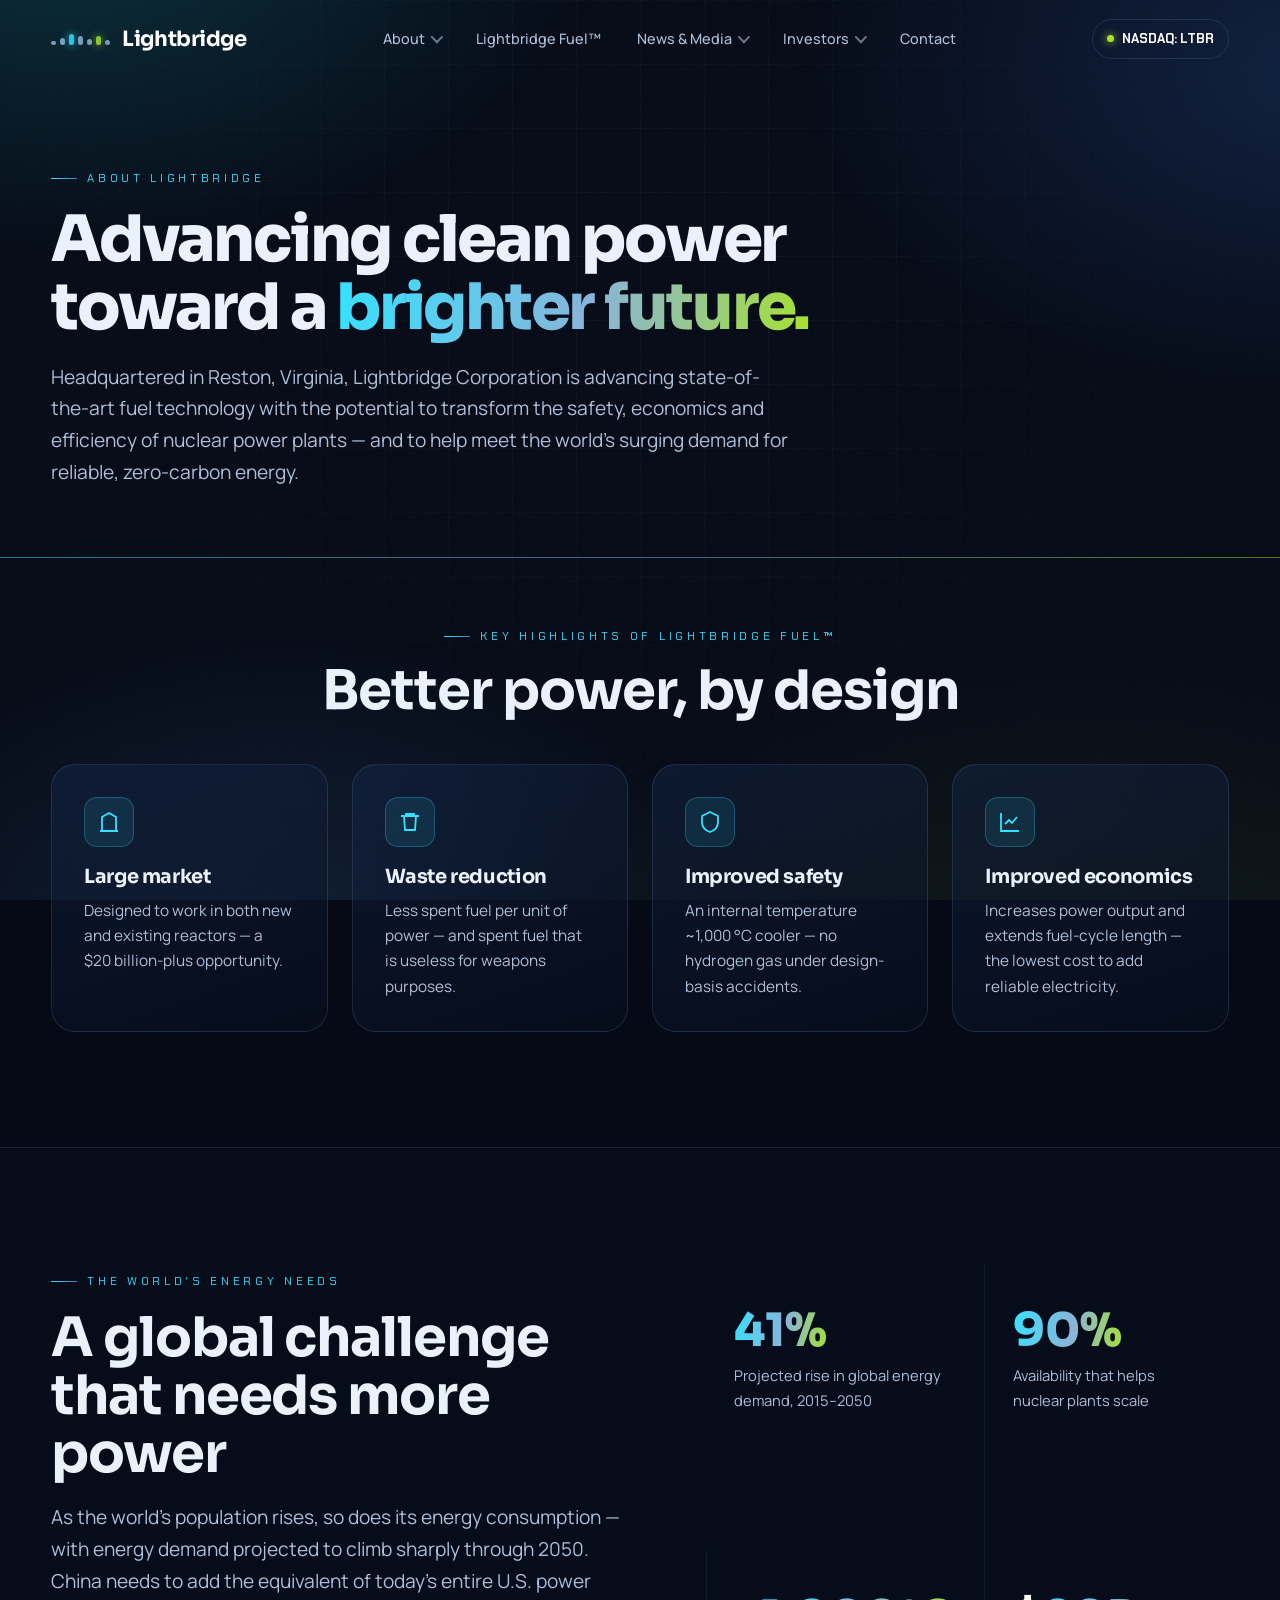
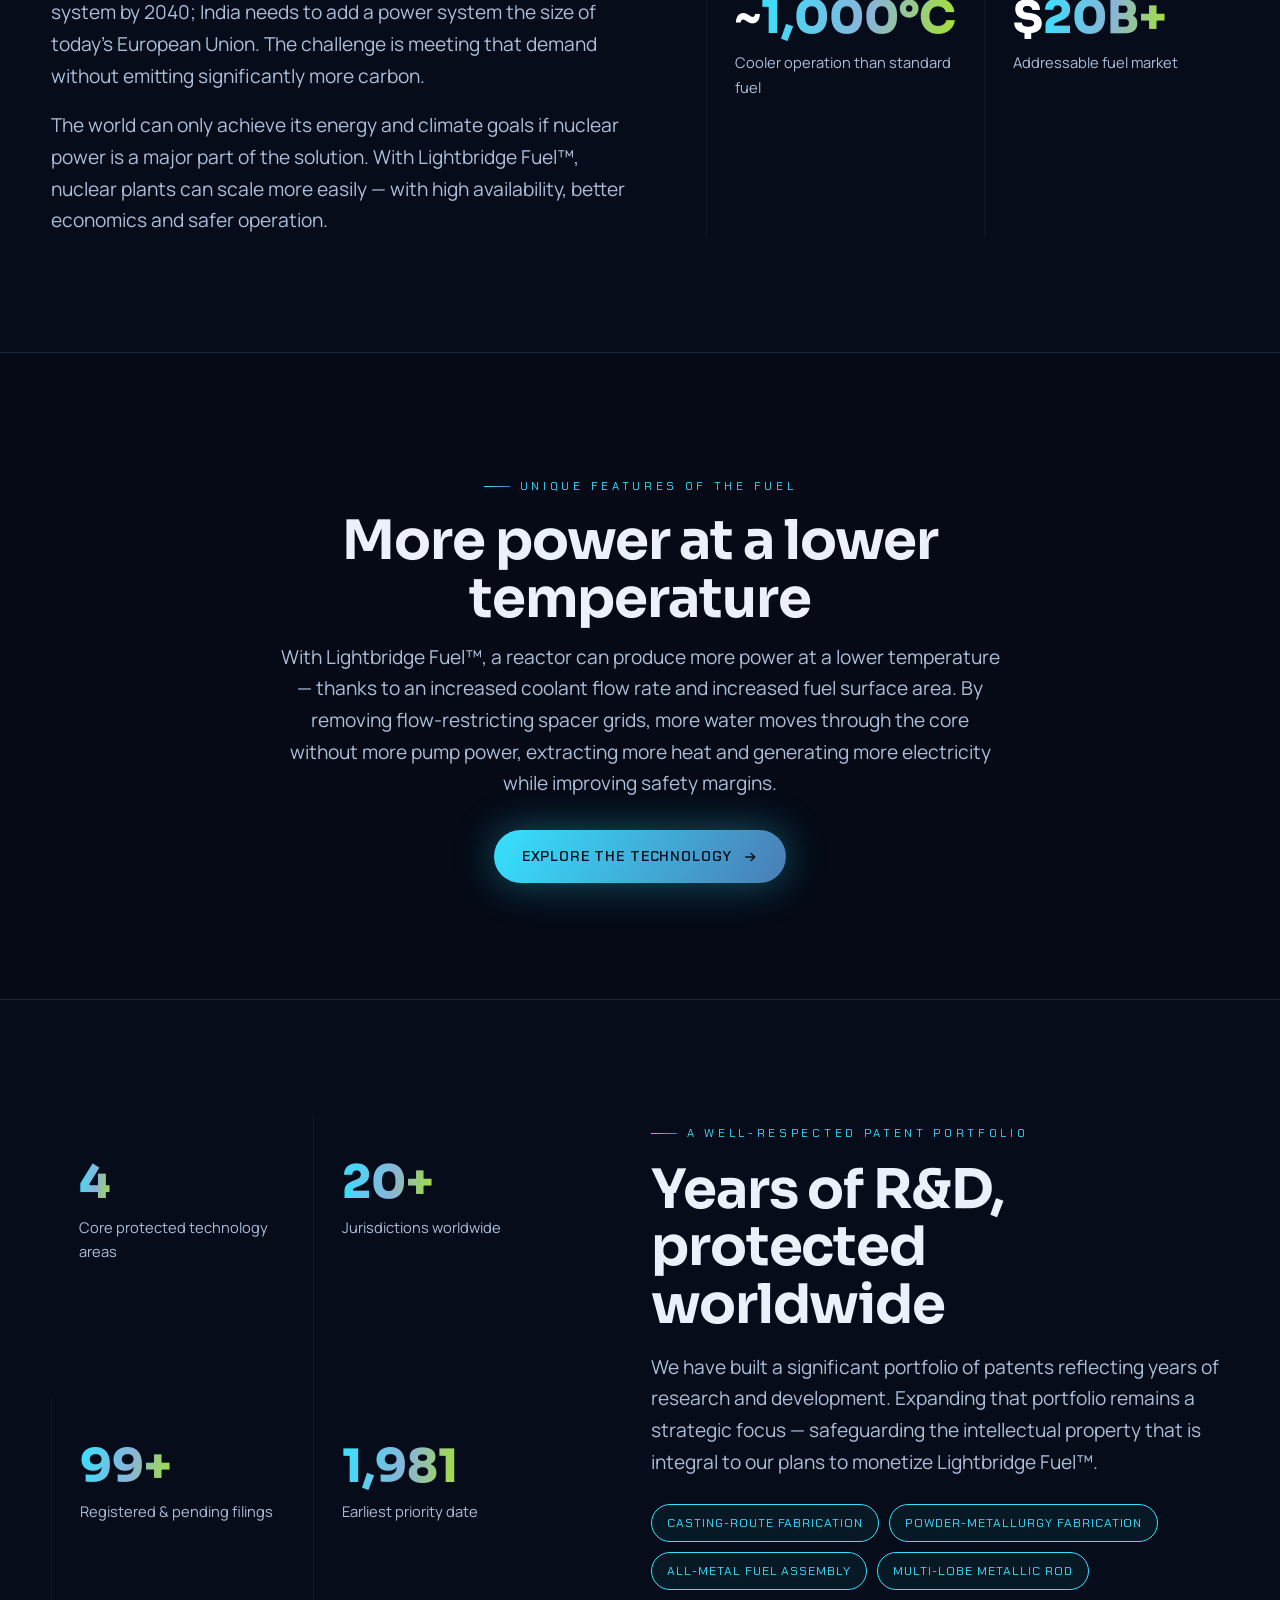
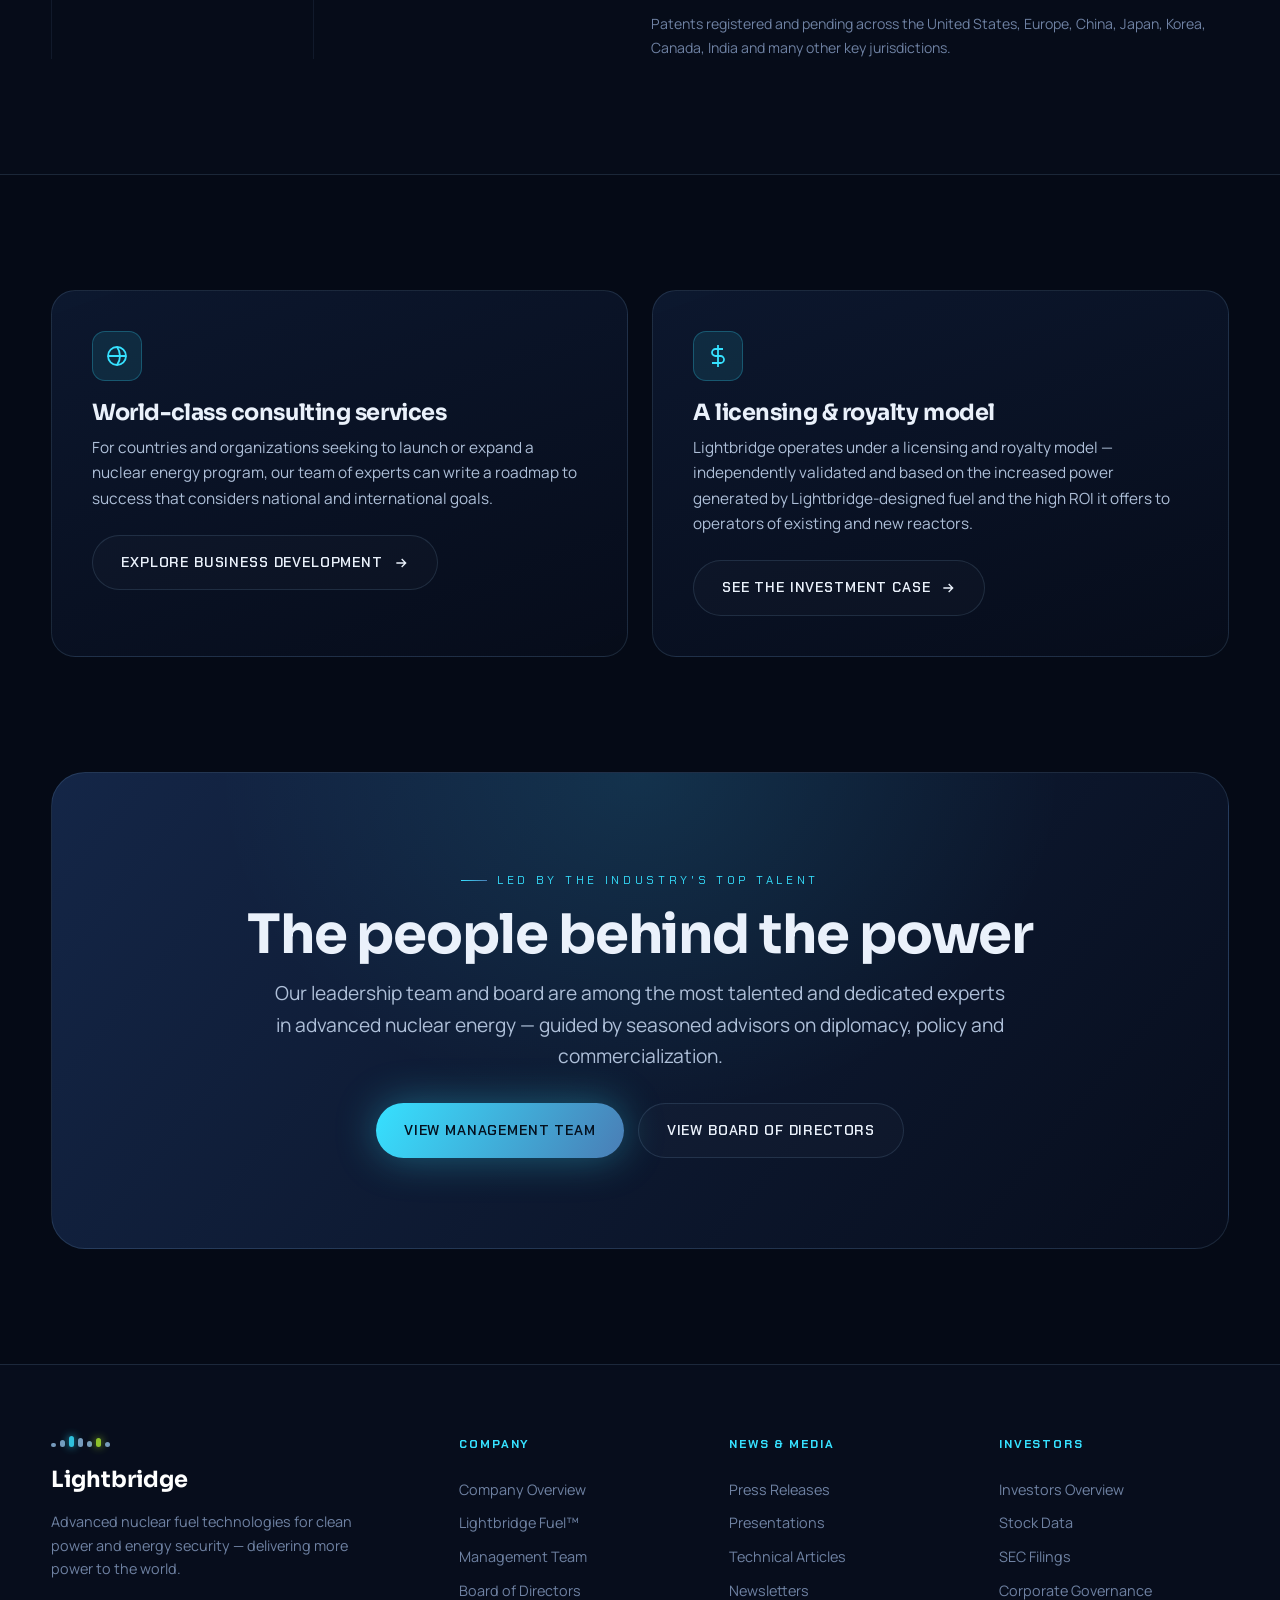
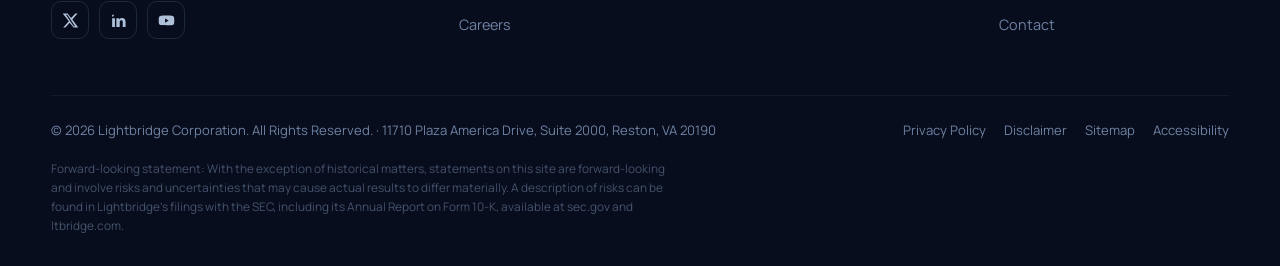
==== about.html @ 24e2cfeb "Add files via upload" ====
<!DOCTYPE html>
<html lang="en">
<head>
<meta charset="UTF-8">
<meta name="viewport" content="width=device-width, initial-scale=1.0">
<title>About — Company Overview | Lightbridge Corporation (LTBR)</title>
<meta name="description" content="Lightbridge Corporation is advancing state-of-the-art nuclear fuel technology to transform the safety, economics and efficiency of nuclear power — delivering more power to the world.">
<link rel="stylesheet" href="assets/css/style.css">
</head>
<body>
<div class="bg-atmos"></div><div class="grain"></div>

<header class="site-header">
  <div class="shell nav">
    <a class="brand" href="index.html"><span class="mark"><span class="dots"><span></span><span></span><span></span><span></span><span></span><span></span><span></span></span></span><span class="word">Lightbridge</span></a>
    <nav><ul class="menu">
      <li class="active has"><span>About <i class="caret"></i></span><div class="dropdown"><a href="about.html">Company Overview</a><a href="leadership.html">Management Team</a><a href="leadership.html#board">Board of Directors</a><a href="leadership.html#advisors">Senior Advisors</a><a href="contact.html#careers">Careers</a></div></li>
      <li><a href="lightbridge-fuel.html">Lightbridge&nbsp;Fuel™</a></li>
      <li class="has"><span>News &amp; Media <i class="caret"></i></span><div class="dropdown"><a href="news-media.html">Press Releases</a><a href="news-media.html#presentations">Presentations</a><a href="news-media.html#technical">Technical Articles</a><a href="news-media.html#newsletters">Newsletters</a><a href="https://www.youtube.com/@lightbridgecorporation" target="_blank" rel="noopener">Videos</a></div></li>
      <li class="has"><span>Investors <i class="caret"></i></span><div class="dropdown"><a href="investors.html">Investors Overview</a><a href="investors.html#news-events">News &amp; Events</a><a href="investors.html#company-info">Company Information</a><a href="investors.html#financials">Financial Information</a><a href="investors.html#stock">Stock Data</a><a href="investors.html#sec">SEC Filings</a><a href="investors.html#faq">FAQ</a><a href="investors.html#governance">Corporate Governance</a></div></li>
      <li><a href="contact.html">Contact</a></li>
    </ul></nav>
    <div class="nav-cta"><a class="ticker-pill" href="investors.html#stock"><span class="dot"></span> <b>NASDAQ: LTBR</b></a><button class="burger" aria-label="Menu"><span></span><span></span><span></span></button></div>
  </div>
</header>
<div class="drawer"><div class="sub">Company</div><a href="about.html">About</a><a href="lightbridge-fuel.html">Lightbridge Fuel™</a><a href="leadership.html">Leadership</a><div class="sub">News &amp; Investors</div><a href="news-media.html">News &amp; Media</a><a href="investors.html">Investors</a><a href="contact.html">Contact</a></div>

<section class="page-hero">
  <div class="shell">
    <span class="eyebrow reveal">About Lightbridge</span>
    <h1 class="reveal" data-d="1">Advancing clean power<br>toward a <span class="grad-text">brighter future.</span></h1>
    <p class="lead reveal" data-d="2">Headquartered in Reston, Virginia, Lightbridge Corporation is advancing state-of-the-art fuel technology with the potential to transform the safety, economics and efficiency of nuclear power plants — and to help meet the world's surging demand for reliable, zero-carbon energy.</p>
  </div>
  <div class="glowline"></div>
</section>

<!-- KEY HIGHLIGHTS -->
<section class="section" style="padding-top:60px">
  <div class="shell">
    <div class="center reveal" style="max-width:680px;margin-inline:auto;margin-bottom:44px">
      <span class="eyebrow">Key highlights of Lightbridge Fuel™</span>
      <h2 class="h-lg" style="margin-top:16px">Better power, by design</h2>
    </div>
    <div class="grid g-4">
      <div class="card reveal"><div class="ico"><svg viewBox="0 0 24 24" fill="none" stroke="currentColor" stroke-width="1.8"><path d="M3 21h18M5 21V7l7-4 7 4v14"/></svg></div><h3>Large market</h3><p>Designed to work in both new and existing reactors — a $20&nbsp;billion-plus opportunity.</p></div>
      <div class="card reveal" data-d="1"><div class="ico"><svg viewBox="0 0 24 24" fill="none" stroke="currentColor" stroke-width="1.8"><path d="M3 6h18M8 6V4h8v2M6 6l1 14h10l1-14"/></svg></div><h3>Waste reduction</h3><p>Less spent fuel per unit of power — and spent fuel that is useless for weapons purposes.</p></div>
      <div class="card reveal" data-d="2"><div class="ico"><svg viewBox="0 0 24 24" fill="none" stroke="currentColor" stroke-width="1.8"><path d="M12 2l8 4v6c0 5-3.4 8.4-8 10-4.6-1.6-8-5-8-10V6z"/></svg></div><h3>Improved safety</h3><p>An internal temperature ~1,000&nbsp;°C cooler — no hydrogen gas under design-basis accidents.</p></div>
      <div class="card reveal" data-d="3"><div class="ico"><svg viewBox="0 0 24 24" fill="none" stroke="currentColor" stroke-width="1.8"><path d="M3 3v18h18"/><path d="M7 14l4-4 3 3 5-6"/></svg></div><h3>Improved economics</h3><p>Increases power output and extends fuel-cycle length — the lowest cost to add reliable electricity.</p></div>
    </div>
  </div>
</section>

<!-- MARKET NEED -->
<section class="section statband">
  <div class="shell">
    <div class="feature">
      <div class="reveal">
        <span class="eyebrow">The world's energy needs</span>
        <h2 class="h-lg" style="margin:18px 0 20px">A global challenge that needs more power</h2>
        <p class="lead">As the world's population rises, so does its energy consumption — with energy demand projected to climb sharply through 2050. China needs to add the equivalent of today's entire U.S. power system by 2040; India needs to add a power system the size of today's European Union. The challenge is meeting that demand without emitting significantly more carbon.</p>
        <p class="lead" style="margin-top:18px">The world can only achieve its energy and climate goals if nuclear power is a major part of the solution. With Lightbridge Fuel™, nuclear plants can scale more easily — with high availability, better economics and safer operation.</p>
      </div>
      <div class="grid g-2 reveal" data-d="1" style="gap:0;align-self:stretch">
        <div class="cell"><div class="num"><span data-count="41" data-suf="%">0</span></div><div class="lbl">Projected rise in global energy demand, 2015–2050</div></div>
        <div class="cell"><div class="num"><span data-count="90" data-suf="%">0</span></div><div class="lbl">Availability that helps nuclear plants scale</div></div>
        <div class="cell"><div class="num">~<span data-count="1000" data-suf="°C">0</span></div><div class="lbl">Cooler operation than standard fuel</div></div>
        <div class="cell"><div class="num">$<span data-count="20" data-suf="B+">0</span></div><div class="lbl">Addressable fuel market</div></div>
      </div>
    </div>
  </div>
</section>

<!-- UNIQUE FEATURES -->
<section class="section">
  <div class="shell">
    <div class="center reveal" style="max-width:720px;margin-inline:auto">
      <span class="eyebrow">Unique features of the fuel</span>
      <h2 class="h-lg" style="margin:16px 0 14px">More power at a lower temperature</h2>
      <p class="lead center" style="margin-inline:auto">With Lightbridge Fuel™, a reactor can produce more power at a lower temperature — thanks to an increased coolant flow rate and increased fuel surface area. By removing flow-restricting spacer grids, more water moves through the core without more pump power, extracting more heat and generating more electricity while improving safety margins.</p>
      <div style="margin-top:30px"><a class="btn btn-primary" href="lightbridge-fuel.html">Explore the technology
        <svg viewBox="0 0 24 24" fill="none" stroke="currentColor" stroke-width="2"><path d="M5 12h14M13 6l6 6-6 6"/></svg></a></div>
    </div>
  </div>
</section>

<!-- PATENTS -->
<section class="section statband" id="patents">
  <div class="shell">
    <div class="feature rev">
      <div class="reveal">
        <span class="eyebrow">A well-respected patent portfolio</span>
        <h2 class="h-lg" style="margin:18px 0 18px">Years of R&amp;D, protected worldwide</h2>
        <p class="lead">We have built a significant portfolio of patents reflecting years of research and development. Expanding that portfolio remains a strategic focus — safeguarding the intellectual property that is integral to our plans to monetize Lightbridge Fuel™.</p>
        <div class="chips" style="margin-top:26px">
          <span class="chip on">Casting-route fabrication</span>
          <span class="chip on">Powder-metallurgy fabrication</span>
          <span class="chip on">All-metal fuel assembly</span>
          <span class="chip on">Multi-lobe metallic rod</span>
        </div>
        <p class="muted" style="margin-top:22px;font-size:.88rem">Patents registered and pending across the United States, Europe, China, Japan, Korea, Canada, India and many other key jurisdictions.</p>
      </div>
      <div class="grid g-2 reveal" data-d="1" style="gap:0;align-self:stretch">
        <div class="cell"><div class="num"><span data-count="4">0</span></div><div class="lbl">Core protected technology areas</div></div>
        <div class="cell"><div class="num"><span data-count="20" data-suf="+">0</span></div><div class="lbl">Jurisdictions worldwide</div></div>
        <div class="cell"><div class="num"><span data-count="100" data-suf="+">0</span></div><div class="lbl">Registered &amp; pending filings</div></div>
        <div class="cell"><div class="num"><span data-count="2007">0</span></div><div class="lbl">Earliest priority date</div></div>
      </div>
    </div>
  </div>
</section>

<!-- CONSULTING + LICENSING -->
<section class="section">
  <div class="shell">
    <div class="grid g-2">
      <div class="card reveal" style="padding:40px">
        <div class="ico"><svg viewBox="0 0 24 24" fill="none" stroke="currentColor" stroke-width="1.8"><path d="M3 12a9 9 0 1018 0 9 9 0 00-18 0z"/><path d="M3 12h18M12 3a15 15 0 010 18"/></svg></div>
        <h3 style="font-size:1.4rem">World-class consulting services</h3>
        <p style="margin-top:8px">For countries and organizations seeking to launch or expand a nuclear energy program, our team of experts can write a roadmap to success that considers national and international goals.</p>
        <a class="btn btn-ghost" href="contact.html" style="margin-top:24px">Explore business development
          <svg viewBox="0 0 24 24" fill="none" stroke="currentColor" stroke-width="2"><path d="M5 12h14M13 6l6 6-6 6"/></svg></a>
      </div>
      <div class="card reveal" data-d="1" style="padding:40px">
        <div class="ico"><svg viewBox="0 0 24 24" fill="none" stroke="currentColor" stroke-width="1.8"><path d="M12 1v22M17 5H9.5a3.5 3.5 0 000 7h5a3.5 3.5 0 010 7H6"/></svg></div>
        <h3 style="font-size:1.4rem">A licensing &amp; royalty model</h3>
        <p style="margin-top:8px">Lightbridge operates under a licensing and royalty model — independently validated and based on the increased power generated by Lightbridge-designed fuel and the high ROI it offers to operators of existing and new reactors.</p>
        <a class="btn btn-ghost" href="investors.html" style="margin-top:24px">See the investment case
          <svg viewBox="0 0 24 24" fill="none" stroke="currentColor" stroke-width="2"><path d="M5 12h14M13 6l6 6-6 6"/></svg></a>
      </div>
    </div>
  </div>
</section>

<!-- TEAM CTA -->
<section class="section" style="padding-top:0">
  <div class="shell">
    <div class="cta-band reveal">
      <span class="eyebrow" style="justify-content:center">Led by the industry's top talent</span>
      <h2 class="h-lg" style="margin:16px 0 14px">The people behind the power</h2>
      <p class="lead center" style="margin-inline:auto">Our leadership team and board are among the most talented and dedicated experts in advanced nuclear energy — guided by seasoned advisors on diplomacy, policy and commercialization.</p>
      <div style="display:flex;gap:14px;justify-content:center;flex-wrap:wrap;margin-top:30px">
        <a class="btn btn-primary" href="leadership.html">View management team</a>
        <a class="btn btn-ghost" href="leadership.html#board">View board of directors</a>
      </div>
    </div>
  </div>
</section>

<footer class="site-footer">
  <div class="shell">
    <div class="foot-grid">
      <div class="foot-brand">
        <span class="brand"><span class="mark"><span class="dots"><span></span><span></span><span></span><span></span><span></span><span></span><span></span></span></span></span>
        <div class="word">Lightbridge</div>
        <p>Advanced nuclear fuel technologies for clean power and energy security — delivering more power to the world.</p>
        <div class="foot-social">
          <a href="https://twitter.com/LightbridgeCorp" target="_blank" rel="noopener" aria-label="X"><svg viewBox="0 0 24 24" fill="currentColor"><path d="M18.9 2H22l-7.4 8.5L23 22h-6.8l-5.3-7-6.1 7H1.7l7.9-9L1 2h7l4.8 6.3L18.9 2zm-2.4 18h1.9L7.6 4H5.6l10.9 16z"/></svg></a>
          <a href="https://www.linkedin.com/company/ltbridge" target="_blank" rel="noopener" aria-label="LinkedIn"><svg viewBox="0 0 24 24" fill="currentColor"><path d="M4.98 3.5A2.5 2.5 0 002.5 6 2.5 2.5 0 005 6 2.5 2.5 0 004.98 3.5zM3 8.98h4V21H3zM9 8.98h3.8v1.64h.05c.53-1 1.83-2.05 3.76-2.05C20.6 8.57 22 10.78 22 14.2V21h-4v-6c0-1.43-.03-3.27-2-3.27-2 0-2.3 1.56-2.3 3.17V21H9z"/></svg></a>
          <a href="https://www.youtube.com/@lightbridgecorporation" target="_blank" rel="noopener" aria-label="YouTube"><svg viewBox="0 0 24 24" fill="currentColor"><path d="M23 12s0-3.2-.4-4.7c-.2-.9-.9-1.6-1.8-1.8C19.2 5 12 5 12 5s-7.2 0-8.8.5c-.9.2-1.6.9-1.8 1.8C1 8.8 1 12 1 12s0 3.2.4 4.7c.2.9.9 1.6 1.8 1.8C4.8 19 12 19 12 19s7.2 0 8.8-.5c.9-.2 1.6-.9 1.8-1.8.4-1.5.4-4.7.4-4.7zM10 15V9l5 3-5 3z"/></svg></a>
        </div>
      </div>
      <div><h5>Company</h5><a href="about.html">Company Overview</a><a href="lightbridge-fuel.html">Lightbridge Fuel™</a><a href="leadership.html">Management Team</a><a href="leadership.html#board">Board of Directors</a><a href="contact.html#careers">Careers</a></div>
      <div><h5>News &amp; Media</h5><a href="news-media.html">Press Releases</a><a href="news-media.html#presentations">Presentations</a><a href="news-media.html#technical">Technical Articles</a><a href="news-media.html#newsletters">Newsletters</a></div>
      <div><h5>Investors</h5><a href="investors.html">Investors Overview</a><a href="investors.html#stock">Stock Data</a><a href="investors.html#sec">SEC Filings</a><a href="investors.html#governance">Corporate Governance</a><a href="contact.html">Contact</a></div>
    </div>
    <div class="foot-bottom">
      <span>© 2026 Lightbridge Corporation. All Rights Reserved. · 11710 Plaza America Drive, Suite 2000, Reston, VA 20190</span>
      <span style="display:flex;gap:18px;flex-wrap:wrap"><a href="#">Privacy Policy</a><a href="#">Disclaimer</a><a href="#">Sitemap</a><a href="#">Accessibility</a></span>
    </div>
    <p class="disclaimer">Forward-looking statement: With the exception of historical matters, statements on this site are forward-looking and involve risks and uncertainties that may cause actual results to differ materially. A description of risks can be found in Lightbridge's filings with the SEC, including its Annual Report on Form 10-K, available at sec.gov and ltbridge.com.</p>
  </div>
</footer>
<script src="assets/js/main.js"></script>
</body>
</html>
---- assets/css/style.css ----
/* =================================================================
   LIGHTBRIDGE CORPORATION — Futuristic Redesign
   "Delivering More Power to the World"
   Shared design system
   ================================================================= */

@import url('https://fonts.googleapis.com/css2?family=Sora:wght@300;400;500;600;700;800&family=Manrope:wght@300;400;500;600;700&family=Chakra+Petch:wght@400;500;600;700&display=swap');

/* ---------- Tokens ---------- */
:root{
  /* Brand-derived palette (validated from SIR/Lightbridge standards) */
  --navy-deep:    #050A16;
  --navy-900:     #070D1C;
  --navy-800:     #0A1326;
  --navy-700:     #0E1B33;
  --navy-600:     #142647;
  --navy-500:     #1E3A6B;   /* Dark Navy (brand) */
  --blue-400:     #4A7DB5;   /* Medium Blue (brand) */
  --blue-300:     #8AB4D8;   /* Light Blue (brand) */

  --cyan:         #36E1FF;   /* electric energy */
  --cyan-soft:    #6FEBFF;
  --energy:       #A6E22E;   /* Lightbridge signature green */
  --energy-bright:#C6F94E;

  --text:         #EAF1FB;
  --text-soft:    #AEBFD8;
  --text-mute:    #6F82A3;
  --line:         rgba(138,180,216,.16);
  --line-soft:    rgba(138,180,216,.09);

  --glass:        rgba(13,24,46,.55);
  --glass-strong: rgba(8,15,30,.82);

  --grad-energy:  linear-gradient(100deg,var(--cyan),var(--blue-300) 55%,var(--energy));
  --grad-blue:    linear-gradient(120deg,var(--cyan),var(--blue-400));
  --glow-cyan:    0 0 40px rgba(54,225,255,.35);
  --glow-energy:  0 0 40px rgba(166,226,46,.30);

  --shell: 1240px;
  --r-sm: 10px; --r-md: 16px; --r-lg: 24px; --r-xl: 34px;
  --ease: cubic-bezier(.22,.61,.36,1);

  --font-display: 'Sora', sans-serif;
  --font-body: 'Manrope', sans-serif;
  --font-tech: 'Chakra Petch', sans-serif;
}

/* ---------- Reset ---------- */
*,*::before,*::after{box-sizing:border-box;margin:0;padding:0}
html{scroll-behavior:smooth;-webkit-text-size-adjust:100%}
body{
  font-family:var(--font-body);
  background:var(--navy-deep);
  color:var(--text);
  line-height:1.65;
  overflow-x:hidden;
  -webkit-font-smoothing:antialiased;
}
img{max-width:100%;display:block}
a{color:inherit;text-decoration:none}
ul{list-style:none}
button{font-family:inherit;cursor:pointer;border:none;background:none;color:inherit}
::selection{background:rgba(54,225,255,.28);color:#fff}

/* ---------- Atmosphere / background ---------- */
.bg-atmos{position:fixed;inset:0;z-index:-2;pointer-events:none;overflow:hidden}
.bg-atmos::before{ /* gradient mesh */
  content:"";position:absolute;inset:-20%;
  background:
    radial-gradient(50% 45% at 18% 8%, rgba(54,225,255,.16), transparent 60%),
    radial-gradient(45% 40% at 88% 20%, rgba(30,58,107,.45), transparent 65%),
    radial-gradient(55% 50% at 75% 95%, rgba(166,226,46,.08), transparent 60%),
    radial-gradient(40% 40% at 30% 90%, rgba(74,125,181,.18), transparent 65%);
  filter:saturate(115%);
}
.bg-atmos::after{ /* fine grid */
  content:"";position:absolute;inset:0;
  background-image:
    linear-gradient(rgba(138,180,216,.05) 1px,transparent 1px),
    linear-gradient(90deg,rgba(138,180,216,.05) 1px,transparent 1px);
  background-size:64px 64px;
  mask-image:radial-gradient(circle at 50% 30%,#000 0%,transparent 78%);
}
.grain{position:fixed;inset:0;z-index:-1;pointer-events:none;opacity:.04;
  background-image:url("data:image/svg+xml,%3Csvg xmlns='http://www.w3.org/2000/svg' width='120' height='120'%3E%3Cfilter id='n'%3E%3CfeTurbulence type='fractalNoise' baseFrequency='.9' numOctaves='2'/%3E%3C/filter%3E%3Crect width='100%25' height='100%25' filter='url(%23n)'/%3E%3C/svg%3E");}

/* ---------- Layout helpers ---------- */
.shell{width:min(var(--shell),92vw);margin-inline:auto}
.section{padding:clamp(64px,9vw,128px) 0;position:relative}
.eyebrow{
  font-family:var(--font-tech);font-size:.72rem;letter-spacing:.32em;
  text-transform:uppercase;color:var(--cyan);display:inline-flex;align-items:center;gap:10px;
}
.eyebrow::before{content:"";width:26px;height:1px;background:var(--grad-blue)}
h1,h2,h3,h4{font-family:var(--font-display);font-weight:700;line-height:1.06;letter-spacing:-.02em}
.h-xl{font-size:clamp(2.6rem,6.4vw,5.4rem);font-weight:800;letter-spacing:-.035em}
.h-lg{font-size:clamp(2rem,4.4vw,3.4rem);font-weight:700}
.h-md{font-size:clamp(1.5rem,2.6vw,2.1rem)}
.lead{font-size:clamp(1.05rem,1.5vw,1.28rem);color:var(--text-soft);font-weight:400;max-width:62ch}
.muted{color:var(--text-mute)}
.grad-text{background:var(--grad-energy);-webkit-background-clip:text;background-clip:text;color:transparent}
.center{text-align:center}
.center .lead{margin-inline:auto}

/* ---------- Buttons ---------- */
.btn{
  display:inline-flex;align-items:center;gap:10px;
  font-family:var(--font-tech);font-weight:600;font-size:.88rem;letter-spacing:.06em;
  padding:15px 28px;border-radius:100px;position:relative;transition:.4s var(--ease);
  text-transform:uppercase;
}
.btn svg{width:16px;height:16px;transition:transform .4s var(--ease)}
.btn:hover svg{transform:translateX(4px)}
.btn-primary{background:var(--grad-blue);color:#04101e;box-shadow:var(--glow-cyan)}
.btn-primary:hover{filter:brightness(1.08);box-shadow:0 0 56px rgba(54,225,255,.5);transform:translateY(-2px)}
.btn-ghost{border:1px solid var(--line);color:var(--text);background:rgba(255,255,255,.02)}
.btn-ghost:hover{border-color:var(--cyan);color:#fff;background:rgba(54,225,255,.06)}
.btn-energy{background:var(--energy);color:#0a1500;box-shadow:var(--glow-energy)}
.btn-energy:hover{filter:brightness(1.06);transform:translateY(-2px)}

/* ---------- Header ---------- */
.site-header{position:fixed;top:0;left:0;right:0;z-index:100;transition:.4s var(--ease)}
.site-header.scrolled{background:var(--glass-strong);backdrop-filter:blur(20px);border-bottom:1px solid var(--line-soft)}
.nav{display:flex;align-items:center;justify-content:space-between;height:78px}
.brand{display:flex;align-items:center;gap:12px;z-index:2}
.brand .mark{display:flex;flex-direction:column;gap:5px}
.brand .dots{display:flex;gap:4px;align-items:flex-end;height:12px}
.brand .dots span{width:5px;background:var(--blue-300);border-radius:99px;opacity:.85}
.brand .dots span:nth-child(1){height:4px}
.brand .dots span:nth-child(2){height:7px}
.brand .dots span:nth-child(3){height:11px;background:var(--cyan);box-shadow:0 0 8px var(--cyan)}
.brand .dots span:nth-child(4){height:9px}
.brand .dots span:nth-child(5){height:6px}
.brand .dots span:nth-child(6){height:9px;background:var(--energy);box-shadow:0 0 8px var(--energy)}
.brand .dots span:nth-child(7){height:5px}
.brand .word{font-family:var(--font-display);font-weight:700;font-size:1.32rem;letter-spacing:-.02em;color:#fff}

.menu{display:flex;align-items:center;gap:4px}
.menu>li{position:relative}
.menu>li>a,.menu>li>span{
  display:flex;align-items:center;gap:6px;font-size:.9rem;font-weight:500;
  color:var(--text-soft);padding:12px 16px;border-radius:8px;transition:.25s;cursor:pointer;
}
.menu>li>a:hover,.menu>li>span:hover,.menu>li.active>a{color:#fff}
.menu>li>span::after,.menu>li.has::after{}
.caret{width:9px;height:9px;border-right:2px solid currentColor;border-bottom:2px solid currentColor;transform:rotate(45deg) translateY(-2px);opacity:.6}
.dropdown{
  position:absolute;top:calc(100% + 8px);left:0;min-width:248px;
  background:var(--glass-strong);backdrop-filter:blur(22px);
  border:1px solid var(--line);border-radius:var(--r-md);padding:8px;
  opacity:0;visibility:hidden;transform:translateY(8px);transition:.3s var(--ease);
  box-shadow:0 30px 60px rgba(0,0,0,.5);
}
.menu>li:hover .dropdown{opacity:1;visibility:visible;transform:translateY(0)}
.dropdown a{display:block;padding:10px 14px;font-size:.86rem;color:var(--text-soft);border-radius:8px;transition:.2s}
.dropdown a:hover{background:rgba(54,225,255,.08);color:#fff;padding-left:18px}
.nav-cta{display:flex;align-items:center;gap:14px}
.ticker-pill{
  display:flex;align-items:center;gap:8px;font-family:var(--font-tech);font-size:.8rem;
  padding:8px 14px;border:1px solid var(--line);border-radius:100px;color:var(--text-soft);
}
.ticker-pill b{color:#fff}
.ticker-pill .up{color:var(--energy)}
.ticker-pill .dot{width:7px;height:7px;border-radius:50%;background:var(--energy);box-shadow:0 0 8px var(--energy);animation:pulse 2s infinite}
@keyframes pulse{0%,100%{opacity:1}50%{opacity:.35}}

.burger{display:none;flex-direction:column;gap:5px;padding:8px;z-index:101}
.burger span{width:24px;height:2px;background:#fff;transition:.3s}
.burger.open span:nth-child(1){transform:translateY(7px) rotate(45deg)}
.burger.open span:nth-child(2){opacity:0}
.burger.open span:nth-child(3){transform:translateY(-7px) rotate(-45deg)}

/* ---------- Hero ---------- */
.hero{position:relative;min-height:100vh;display:flex;align-items:center;padding-top:78px;overflow:hidden}
#energy-canvas{position:absolute;inset:0;width:100%;height:100%;z-index:0}
.hero-arc{position:absolute;inset:0;z-index:0;opacity:.9;pointer-events:none}
.hero .shell{position:relative;z-index:2}
.hero-content{max-width:920px}
.hero h1{margin:22px 0 24px}
.hero .lead{font-size:clamp(1.1rem,1.7vw,1.45rem)}
.hero-cta{display:flex;gap:16px;flex-wrap:wrap;margin-top:40px}
.hero-strip{
  position:absolute;bottom:0;left:0;right:0;z-index:2;
  border-top:1px solid var(--line-soft);background:rgba(5,10,22,.4);backdrop-filter:blur(8px);
}
.hero-strip .shell{display:grid;grid-template-columns:repeat(4,1fr);gap:0}
.hero-strip .cell{padding:24px 0;border-left:1px solid var(--line-soft)}
.hero-strip .cell:first-child{border-left:none}
.hero-strip .num{font-family:var(--font-display);font-weight:700;font-size:clamp(1.5rem,2.4vw,2.2rem);color:#fff}
.hero-strip .num span{color:var(--cyan)}
.hero-strip .lbl{font-family:var(--font-tech);font-size:.7rem;letter-spacing:.16em;text-transform:uppercase;color:var(--text-mute);margin-top:4px}

/* ---------- Page hero (interior) ---------- */
.page-hero{position:relative;padding:160px 0 70px;overflow:hidden}
.page-hero .eyebrow{margin-bottom:18px}
.page-hero h1{font-size:clamp(2.4rem,5vw,4rem);font-weight:800;letter-spacing:-.035em}
.page-hero .lead{margin-top:20px}
.page-hero .glowline{position:absolute;left:0;right:0;bottom:0;height:1px;background:var(--grad-energy);opacity:.5}

/* ---------- Cards / grids ---------- */
.grid{display:grid;gap:24px}
.g-2{grid-template-columns:repeat(2,1fr)}
.g-3{grid-template-columns:repeat(3,1fr)}
.g-4{grid-template-columns:repeat(4,1fr)}
.card{
  background:linear-gradient(160deg,rgba(20,38,71,.5),rgba(8,15,30,.55));
  border:1px solid var(--line);border-radius:var(--r-lg);padding:32px;
  position:relative;overflow:hidden;transition:.45s var(--ease);
}
.card::after{content:"";position:absolute;inset:0;border-radius:inherit;
  background:radial-gradient(120% 80% at 0% 0%,rgba(54,225,255,.1),transparent 50%);opacity:0;transition:.45s}
.card:hover{transform:translateY(-6px);border-color:rgba(54,225,255,.4)}
.card:hover::after{opacity:1}
.card .ico{width:50px;height:50px;border-radius:13px;display:grid;place-items:center;margin-bottom:20px;
  background:rgba(54,225,255,.1);border:1px solid rgba(54,225,255,.25)}
.card .ico svg{width:24px;height:24px;stroke:var(--cyan)}
.card h3{font-size:1.22rem;margin-bottom:10px}
.card p{color:var(--text-soft);font-size:.96rem}
.card .kpi{font-family:var(--font-display);font-weight:800;font-size:2.4rem;background:var(--grad-energy);
  -webkit-background-clip:text;background-clip:text;color:transparent;line-height:1}

/* feature row */
.feature{display:grid;grid-template-columns:1.05fr .95fr;gap:clamp(36px,6vw,90px);align-items:center}
.feature.rev{direction:rtl}.feature.rev>*{direction:ltr}
.feature .visual{position:relative;border-radius:var(--r-xl);overflow:hidden;border:1px solid var(--line);
  min-height:380px;background:linear-gradient(160deg,var(--navy-700),var(--navy-900))}
.bullets{display:grid;gap:18px;margin-top:28px}
.bullets li{display:flex;gap:14px;align-items:flex-start;color:var(--text-soft)}
.bullets .b-ico{flex:none;width:26px;height:26px;border-radius:8px;display:grid;place-items:center;
  background:rgba(166,226,46,.12);border:1px solid rgba(166,226,46,.3);margin-top:2px}
.bullets .b-ico svg{width:14px;height:14px;stroke:var(--energy)}
.bullets b{color:#fff;font-weight:600}

/* stat band */
.statband{border-block:1px solid var(--line);background:rgba(8,15,30,.4)}
.statband .grid{gap:0}
.statband .cell{padding:44px 28px;border-left:1px solid var(--line-soft)}
.statband .cell:first-child{border-left:none}
.statband .num{font-family:var(--font-display);font-weight:800;font-size:clamp(2.2rem,3.6vw,3.2rem);color:#fff;line-height:1}
.statband .num span{background:var(--grad-energy);-webkit-background-clip:text;background-clip:text;color:transparent}
.statband .lbl{color:var(--text-soft);margin-top:10px;font-size:.92rem}

/* tag chips */
.chips{display:flex;flex-wrap:wrap;gap:10px}
.chip{font-family:var(--font-tech);font-size:.76rem;letter-spacing:.08em;padding:8px 15px;border-radius:100px;
  border:1px solid var(--line);color:var(--text-soft);text-transform:uppercase}
.chip.on{border-color:var(--cyan);color:var(--cyan);background:rgba(54,225,255,.06)}

/* people */
.person{text-align:left}
.person .ph{aspect-ratio:1;border-radius:var(--r-lg);overflow:hidden;margin-bottom:16px;position:relative;
  background:linear-gradient(160deg,var(--navy-600),var(--navy-900));border:1px solid var(--line);display:grid;place-items:center}
.person .ph .init{font-family:var(--font-display);font-weight:700;font-size:2.4rem;color:rgba(138,180,216,.55)}
.person .ph::after{content:"";position:absolute;inset:0;background:radial-gradient(80% 60% at 50% 0%,rgba(54,225,255,.14),transparent 60%)}
.person h4{font-size:1.08rem}
.person .role{font-family:var(--font-tech);font-size:.78rem;letter-spacing:.08em;color:var(--cyan);text-transform:uppercase;margin:4px 0 10px}
.person p{font-size:.86rem;color:var(--text-mute);line-height:1.55}

/* news list */
.news-row{display:flex;gap:24px;align-items:center;padding:26px 0;border-bottom:1px solid var(--line-soft);transition:.3s}
.news-row:hover{padding-left:10px}
.news-row .date{font-family:var(--font-tech);font-size:.8rem;letter-spacing:.06em;color:var(--cyan);flex:none;width:130px}
.news-row .title{font-family:var(--font-display);font-weight:500;font-size:1.08rem;color:var(--text);flex:1}
.news-row:hover .title{color:#fff}
.news-row .arrow{flex:none;color:var(--text-mute);transition:.3s}
.news-row:hover .arrow{color:var(--cyan);transform:translateX(4px)}

/* timeline */
.timeline{position:relative;padding-left:34px}
.timeline::before{content:"";position:absolute;left:9px;top:6px;bottom:6px;width:2px;background:var(--grad-energy);opacity:.4}
.tl-item{position:relative;padding-bottom:38px}
.tl-item::before{content:"";position:absolute;left:-30px;top:4px;width:14px;height:14px;border-radius:50%;
  background:var(--navy-deep);border:2px solid var(--cyan);box-shadow:0 0 12px rgba(54,225,255,.6)}
.tl-item .yr{font-family:var(--font-tech);color:var(--energy);font-size:.86rem;letter-spacing:.08em}
.tl-item h4{font-size:1.1rem;margin:4px 0 6px}
.tl-item p{color:var(--text-soft);font-size:.94rem}

/* ticker bar (IR) */
.quote-board{display:grid;grid-template-columns:auto 1fr;gap:30px;align-items:center;
  background:linear-gradient(160deg,rgba(20,38,71,.6),rgba(8,15,30,.6));
  border:1px solid var(--line);border-radius:var(--r-lg);padding:34px}
.quote-board .sym{font-family:var(--font-tech);font-size:.78rem;letter-spacing:.18em;color:var(--text-mute);text-transform:uppercase}
.quote-board .px{font-family:var(--font-display);font-weight:800;font-size:3rem;color:#fff;line-height:1.1}
.quote-board .chg{font-family:var(--font-tech);color:var(--energy);font-size:1rem}
.quote-meta{display:grid;grid-template-columns:repeat(4,1fr);gap:18px}
.quote-meta div span{display:block;font-family:var(--font-tech);font-size:.68rem;letter-spacing:.12em;color:var(--text-mute);text-transform:uppercase}
.quote-meta div b{font-family:var(--font-display);font-size:1.1rem;color:var(--text)}
.spark{width:100%;height:54px}

/* CTA band */
.cta-band{position:relative;border-radius:var(--r-xl);overflow:hidden;padding:clamp(48px,7vw,90px);text-align:center;
  background:linear-gradient(130deg,var(--navy-600),var(--navy-900));border:1px solid var(--line)}
.cta-band::before{content:"";position:absolute;inset:0;opacity:.5;
  background:radial-gradient(60% 120% at 50% 0%,rgba(54,225,255,.22),transparent 60%)}
.cta-band>*{position:relative;z-index:1}

/* members logos */
.members{display:flex;flex-wrap:wrap;gap:14px;justify-content:center}
.members .m{font-family:var(--font-tech);font-size:.78rem;letter-spacing:.06em;color:var(--text-mute);
  padding:12px 20px;border:1px solid var(--line-soft);border-radius:100px}

/* ---------- Footer ---------- */
.site-footer{border-top:1px solid var(--line);background:var(--navy-900);padding:70px 0 30px;position:relative}
.foot-grid{display:grid;grid-template-columns:1.6fr 1fr 1fr 1fr;gap:40px}
.foot-grid h5{font-family:var(--font-tech);font-size:.74rem;letter-spacing:.16em;text-transform:uppercase;color:var(--cyan);margin-bottom:18px}
.foot-grid a{display:block;color:var(--text-mute);font-size:.9rem;padding:5px 0;transition:.2s}
.foot-grid a:hover{color:#fff}
.foot-brand .word{font-family:var(--font-display);font-weight:700;font-size:1.4rem;color:#fff;margin:14px 0 12px}
.foot-brand p{color:var(--text-mute);font-size:.9rem;max-width:34ch}
.foot-social{display:flex;gap:10px;margin-top:20px}
.foot-social a{width:38px;height:38px;border:1px solid var(--line);border-radius:10px;display:grid;place-items:center;color:var(--text-soft);transition:.3s}
.foot-social a:hover{border-color:var(--cyan);color:var(--cyan);transform:translateY(-2px)}
.foot-social svg{width:17px;height:17px}
.foot-bottom{margin-top:54px;padding-top:24px;border-top:1px solid var(--line-soft);
  display:flex;justify-content:space-between;flex-wrap:wrap;gap:14px;color:var(--text-mute);font-size:.82rem}
.foot-bottom a{color:var(--text-mute)}.foot-bottom a:hover{color:#fff}
.disclaimer{margin-top:18px;color:rgba(111,130,163,.6);font-size:.74rem;line-height:1.6;max-width:90ch}

/* ---------- Reveal animation ---------- */
.reveal{opacity:0;transform:translateY(28px);transition:.9s var(--ease)}
.reveal.in{opacity:1;transform:none}
[data-d="1"]{transition-delay:.08s}[data-d="2"]{transition-delay:.16s}
[data-d="3"]{transition-delay:.24s}[data-d="4"]{transition-delay:.32s}
[data-d="5"]{transition-delay:.4s}[data-d="6"]{transition-delay:.48s}

/* ---------- Responsive ---------- */
@media(max-width:1080px){
  .menu,.nav-cta .ticker-pill{display:none}
  .burger{display:flex}
  .feature{grid-template-columns:1fr}.feature.rev{direction:ltr}
  .g-4{grid-template-columns:repeat(2,1fr)}
  .quote-board{grid-template-columns:1fr}
}
@media(max-width:760px){
  .g-2,.g-3,.g-4{grid-template-columns:1fr}
  .hero-strip .shell{grid-template-columns:repeat(2,1fr)}
  .hero-strip .cell:nth-child(odd){border-left:none}
  .statband .grid{grid-template-columns:repeat(2,1fr)}
  .statband .cell:nth-child(odd){border-left:none}
  .foot-grid{grid-template-columns:1fr 1fr}
  .news-row{flex-wrap:wrap;gap:8px}.news-row .date{width:100%}
  .quote-meta{grid-template-columns:repeat(2,1fr)}
}

/* mobile drawer */
.drawer{position:fixed;inset:0;z-index:99;background:var(--glass-strong);backdrop-filter:blur(26px);
  transform:translateX(100%);transition:.45s var(--ease);padding:100px 8vw 40px;overflow-y:auto}
.drawer.open{transform:none}
.drawer a{display:block;font-family:var(--font-display);font-size:1.3rem;font-weight:600;
  padding:14px 0;border-bottom:1px solid var(--line-soft);color:var(--text-soft)}
.drawer a:hover{color:#fff}
.drawer .sub{font-family:var(--font-tech);font-size:.72rem;letter-spacing:.18em;color:var(--cyan);
  text-transform:uppercase;margin:22px 0 4px}

/* ============================================================
   IR UTILITIES — data tables, filings, FAQ accordion
   ============================================================ */
.ir-table{width:100%;border-collapse:collapse;font-size:.95rem}
.ir-table th,.ir-table td{text-align:right;padding:14px 18px;border-bottom:1px solid var(--line-soft)}
.ir-table th:first-child,.ir-table td:first-child{text-align:left}
.ir-table thead th{font-family:var(--font-tech);font-size:.72rem;letter-spacing:.1em;text-transform:uppercase;color:var(--cyan);border-bottom:1px solid var(--line)}
.ir-table tbody tr:hover{background:rgba(54,225,255,.03)}
.ir-table td{color:var(--text-soft)}
.ir-table td:first-child{color:var(--text)}
.ir-table tr.tot td{border-top:1px solid var(--line);border-bottom:none;color:#fff;font-weight:600}
.ir-table tr.sec td{font-family:var(--font-tech);font-size:.72rem;letter-spacing:.1em;text-transform:uppercase;color:var(--text-mute);padding-top:22px}

.filing-row{display:grid;grid-template-columns:120px 1fr auto;gap:20px;align-items:center;padding:20px 0;border-bottom:1px solid var(--line-soft);transition:.3s}
.filing-row:hover{padding-left:8px}
.filing-row .ftype{font-family:var(--font-tech);font-size:.74rem;letter-spacing:.06em;color:var(--cyan)}
.filing-row .fname{font-family:var(--font-display);font-weight:500;color:var(--text)}
.filing-row:hover .fname{color:#fff}
.filing-row .fdl{flex:none;color:var(--text-mute);display:flex;align-items:center;gap:8px;font-size:.85rem;transition:.3s}
.filing-row:hover .fdl{color:var(--cyan)}
.filing-row .fdl svg{width:18px;height:18px}
@media(max-width:700px){.filing-row{grid-template-columns:1fr auto;gap:6px 16px}.filing-row .ftype{grid-column:1/-1}}

.faq-item{border-bottom:1px solid var(--line-soft)}
.faq-q{width:100%;text-align:left;background:none;border:none;cursor:pointer;color:var(--text);
  font-family:var(--font-display);font-size:1.08rem;font-weight:500;padding:24px 44px 24px 0;position:relative;transition:.3s}
.faq-q:hover{color:#fff}
.faq-q::after{content:"+";position:absolute;right:6px;top:50%;transform:translateY(-50%);font-size:1.5rem;color:var(--cyan);transition:.3s}
.faq-item.open .faq-q::after{content:"–"}
.faq-a{max-height:0;overflow:hidden;transition:max-height .45s var(--ease)}
.faq-a p{color:var(--text-soft);font-size:.97rem;line-height:1.7;padding:0 40px 26px 0}

.alert-form{display:flex;gap:12px;flex-wrap:wrap;max-width:520px}
.alert-form input{flex:1;min-width:220px;background:rgba(255,255,255,.03);border:1px solid var(--line);border-radius:100px;
  padding:15px 22px;color:#fff;font-family:var(--font-body);font-size:.95rem;outline:none;transition:.3s}
.alert-form input:focus{border-color:var(--cyan);background:rgba(54,225,255,.05)}
.alert-form input::placeholder{color:var(--text-mute)}

.contact-line{display:flex;gap:14px;align-items:flex-start;padding:16px 0;border-bottom:1px solid var(--line-soft)}
.contact-line svg{width:20px;height:20px;stroke:var(--cyan);flex:none;margin-top:3px}
.contact-line .ct-l{font-family:var(--font-tech);font-size:.7rem;letter-spacing:.12em;text-transform:uppercase;color:var(--text-mute);display:block;margin-bottom:3px}
.contact-line a,.contact-line span.v{color:var(--text);font-size:1rem}
.contact-line a:hover{color:var(--cyan)}

/* contact form fields */
.cf-in{width:100%;background:rgba(255,255,255,.03);border:1px solid var(--line);border-radius:14px;
  padding:14px 18px;color:#fff;font-family:var(--font-body);font-size:.95rem;outline:none;transition:.3s}
.cf-in::placeholder{color:var(--text-mute)}
.cf-in:focus{border-color:var(--cyan);background:rgba(54,225,255,.05)}
select.cf-in{appearance:none;-webkit-appearance:none;cursor:pointer;
  background-image:url("data:image/svg+xml,%3Csvg xmlns='http://www.w3.org/2000/svg' width='14' height='14' fill='none' stroke='%238AB4D8' stroke-width='2' viewBox='0 0 24 24'%3E%3Cpath d='M6 9l6 6 6-6'/%3E%3C/svg%3E");
  background-repeat:no-repeat;background-position:right 16px center;padding-right:44px}
select.cf-in option{background:#0b1424;color:#fff}
textarea.cf-in{resize:vertical;min-height:120px;font-family:var(--font-body)}
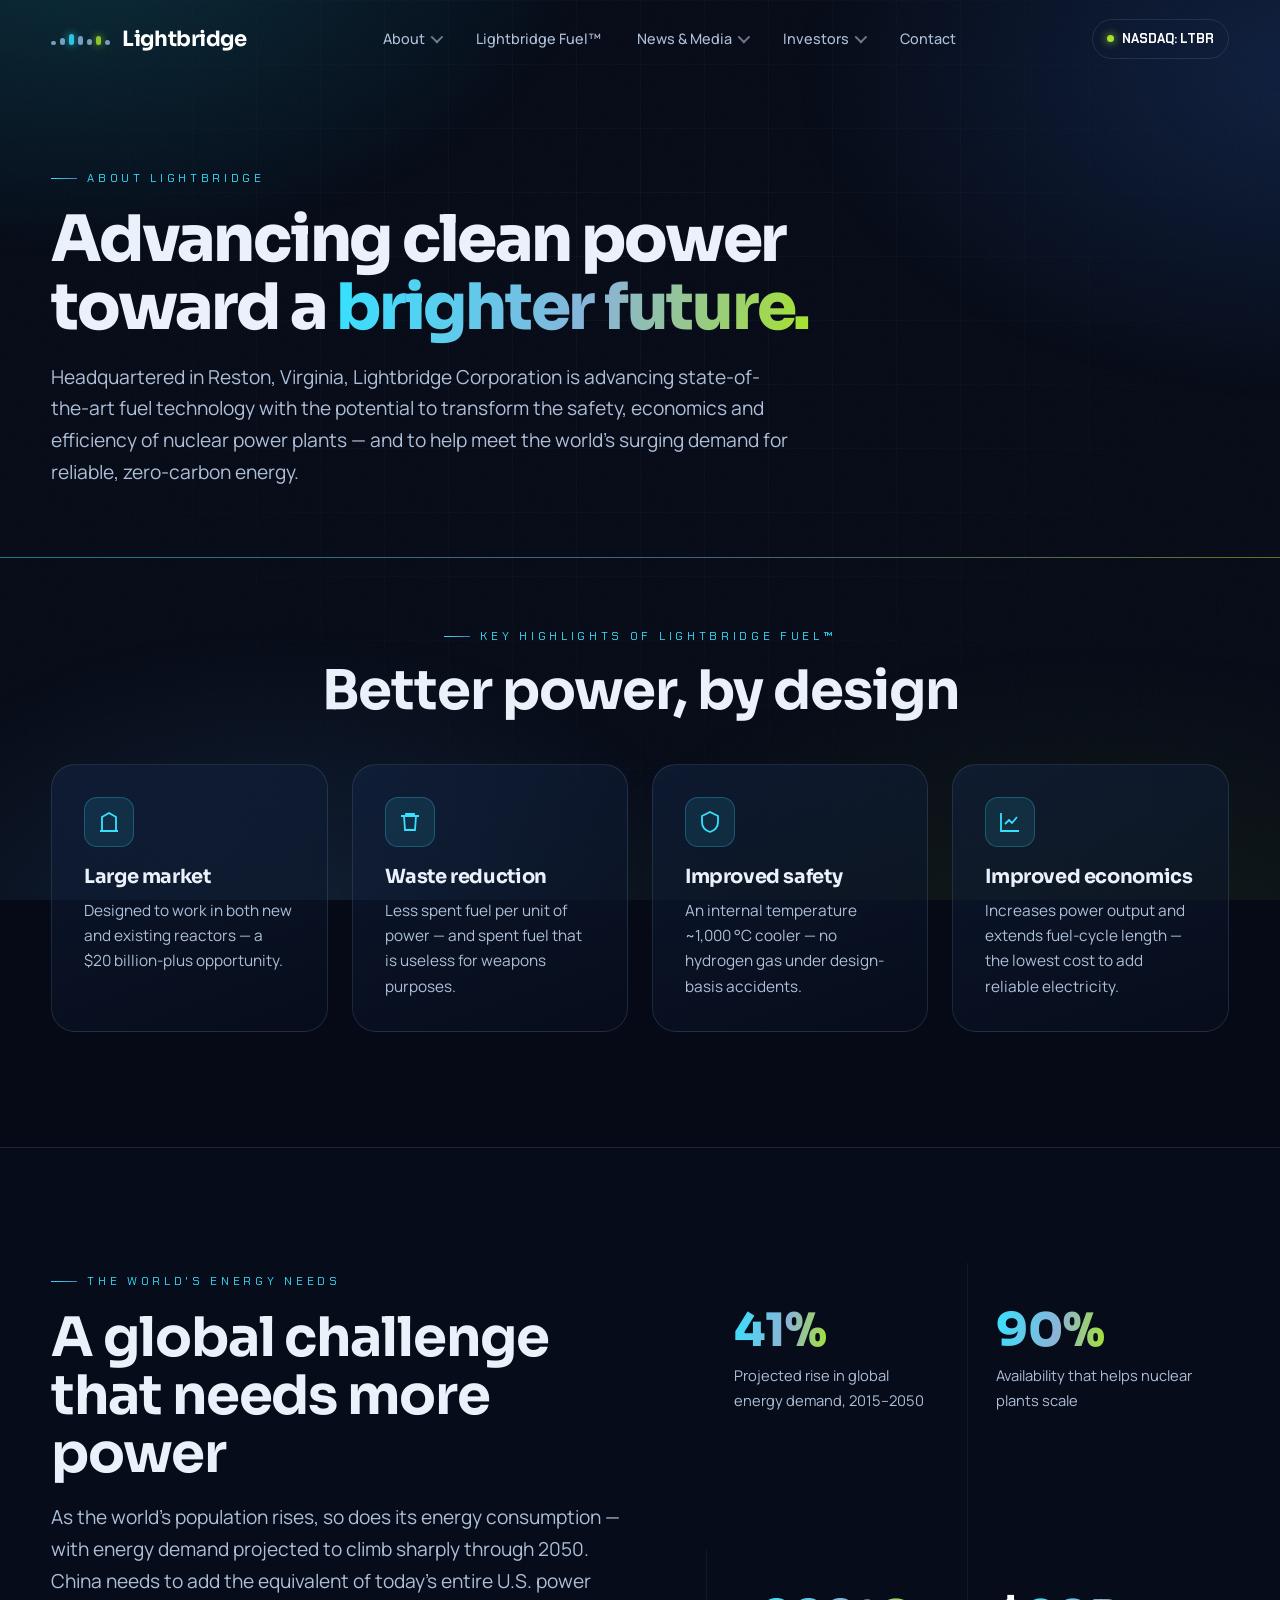
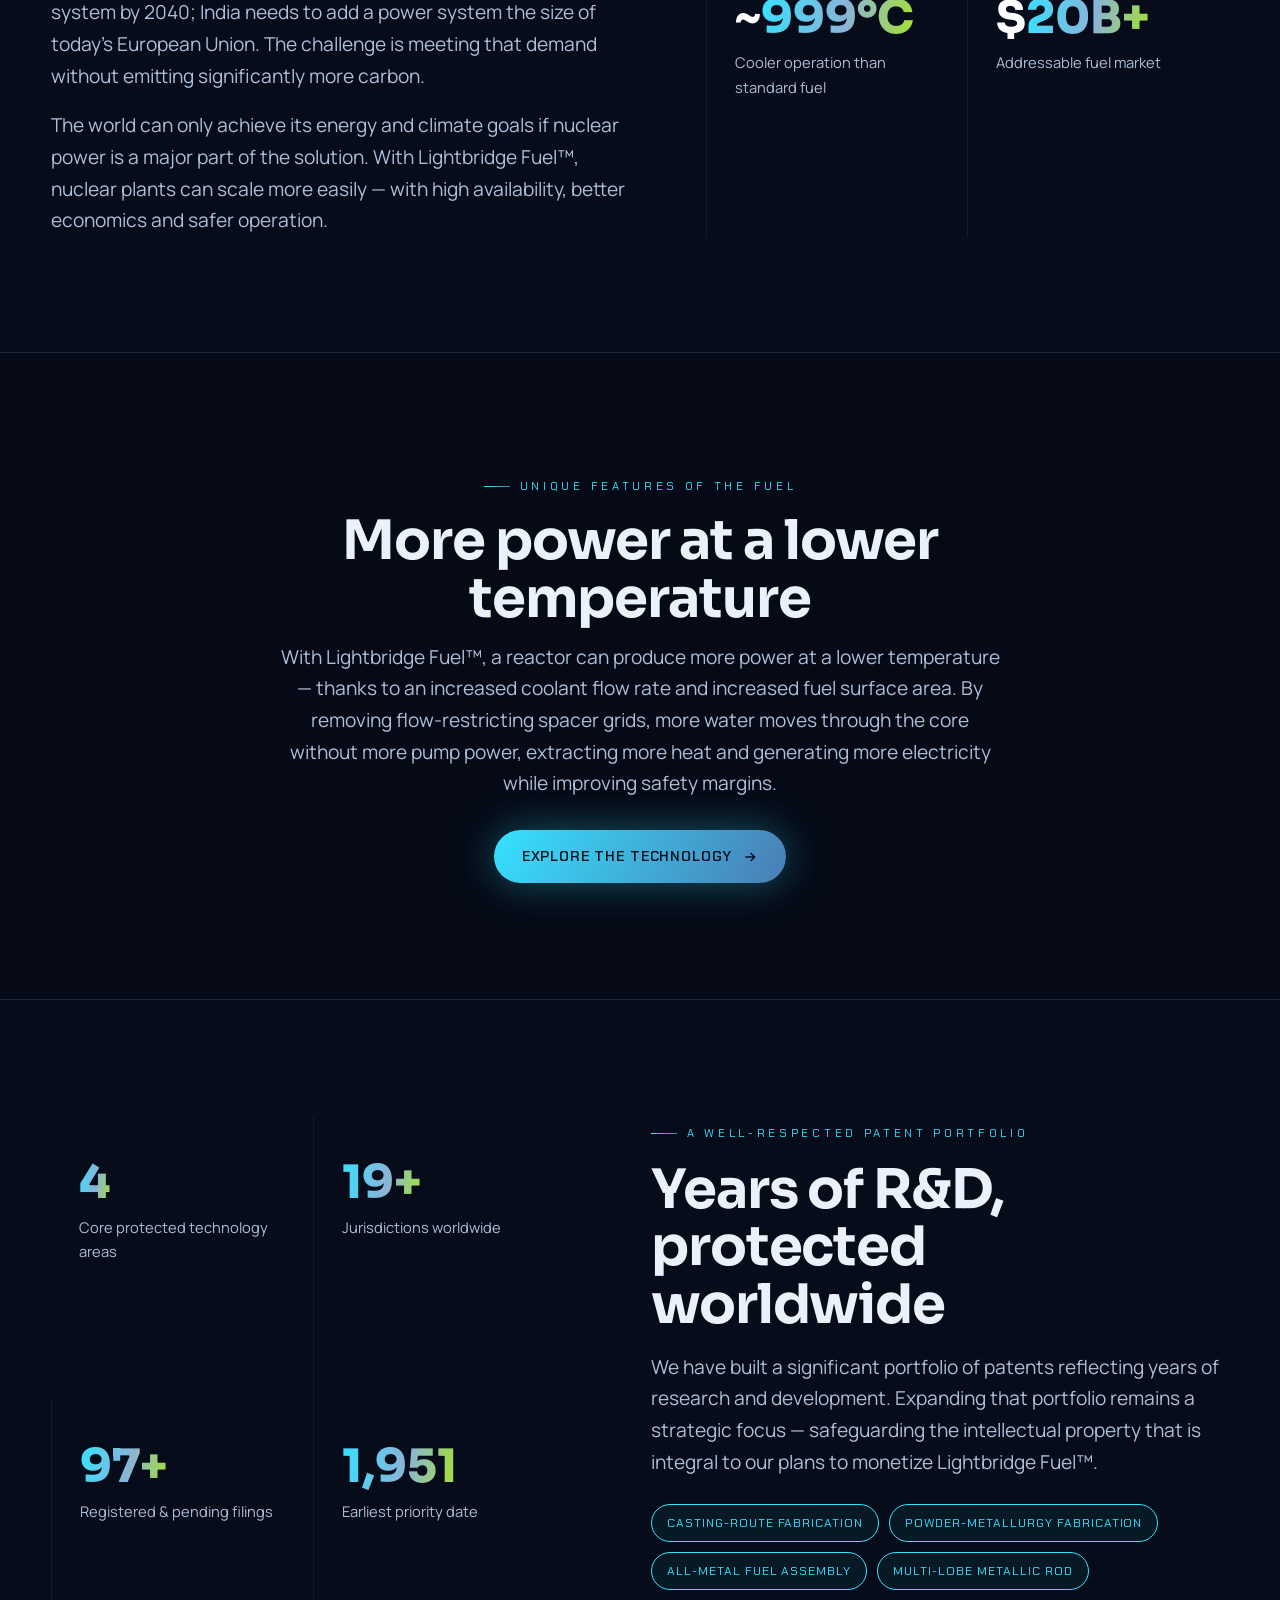
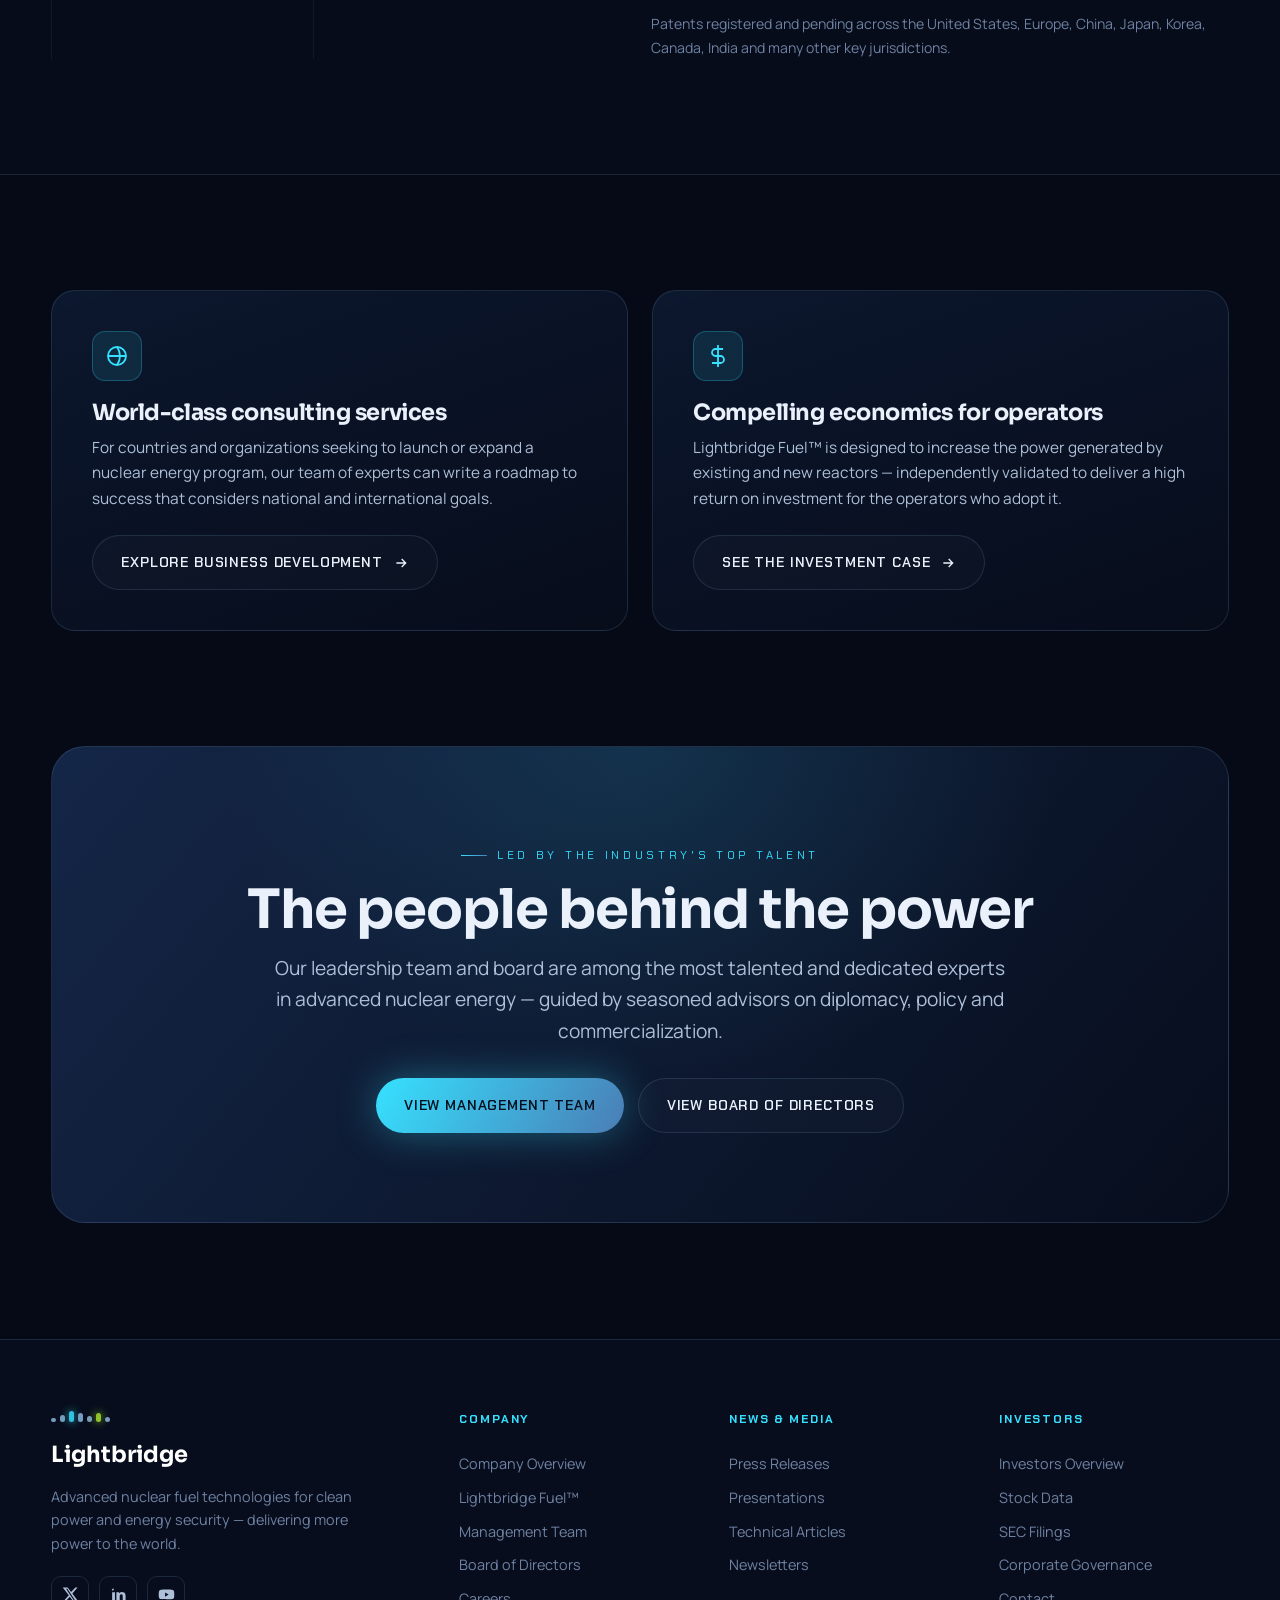
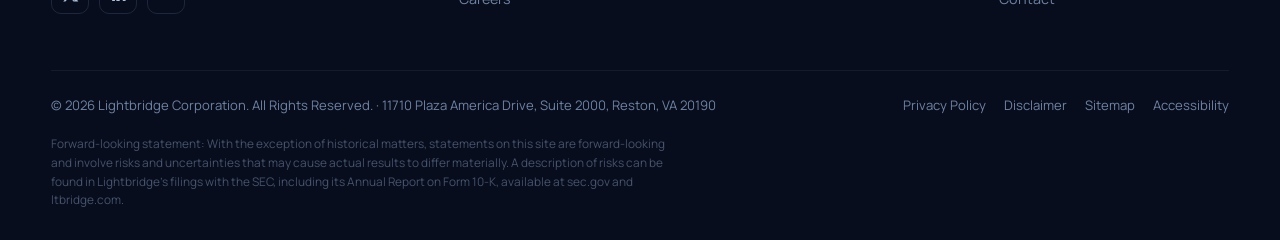
==== commit beffd740: "feat: update business model description and economics focus Refined business model explanation for c" ====
--- a/about.html
+++ b/about.html
@@ -122,8 +122,8 @@
       </div>
       <div class="card reveal" data-d="1" style="padding:40px">
         <div class="ico"><svg viewBox="0 0 24 24" fill="none" stroke="currentColor" stroke-width="1.8"><path d="M12 1v22M17 5H9.5a3.5 3.5 0 000 7h5a3.5 3.5 0 010 7H6"/></svg></div>
-        <h3 style="font-size:1.4rem">A licensing &amp; royalty model</h3>
-        <p style="margin-top:8px">Lightbridge operates under a licensing and royalty model — independently validated and based on the increased power generated by Lightbridge-designed fuel and the high ROI it offers to operators of existing and new reactors.</p>
+        <h3 style="font-size:1.4rem">Compelling economics for operators</h3>
+        <p style="margin-top:8px">Lightbridge Fuel™ is designed to increase the power generated by existing and new reactors — independently validated to deliver a high return on investment for the operators who adopt it.</p>
         <a class="btn btn-ghost" href="investors.html" style="margin-top:24px">See the investment case
           <svg viewBox="0 0 24 24" fill="none" stroke="currentColor" stroke-width="2"><path d="M5 12h14M13 6l6 6-6 6"/></svg></a>
       </div>
